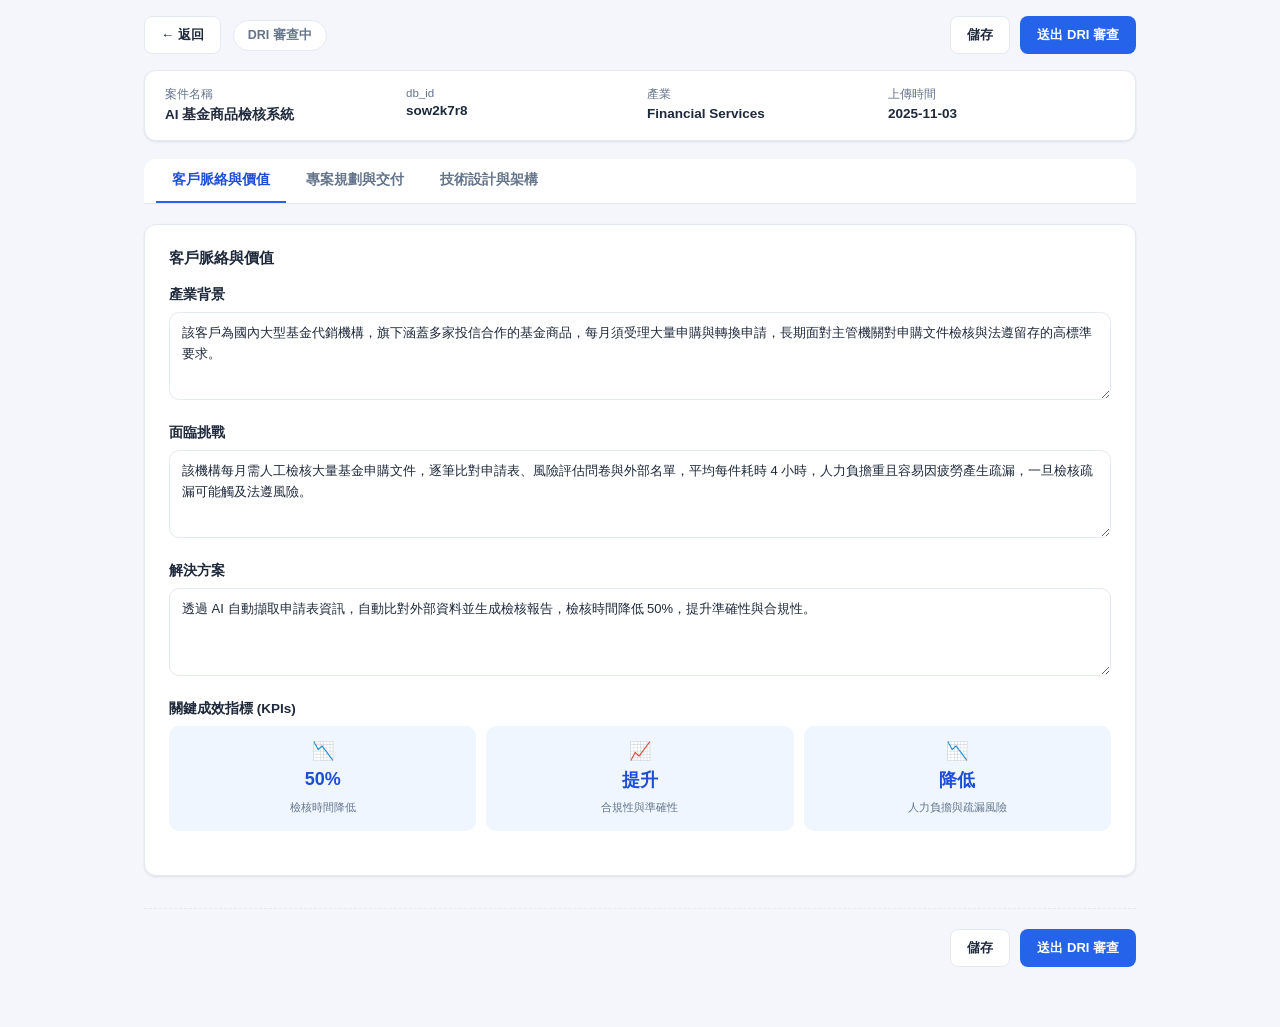
==== review-frontend/dri.html @ 9436ade6 "feat: add review frontend" ====
<!doctype html>
<html lang="zh-Hant">
<head>
<meta charset="UTF-8" />
<meta name="viewport" content="width=device-width, initial-scale=1.0" />
<title>SOW 審查 - DRI 審查/編輯頁面</title>
<link rel="stylesheet" href="css/style.css" />
</head>
<body>
<div id="app">

  <div class="review-topbar">
    <div class="review-topbar-left">
      <button class="btn btn-ghost" id="back-btn">← 返回</button>
      <span class="status-pill" id="status-pill"></span>
    </div>
    <div class="action-bar" id="action-bar-top"></div>
  </div>

  <div class="meta-bar" id="meta-bar"><!-- rendered by app.js --></div>

  <div class="detail-tabs" id="detail-tabs"><!-- rendered by app.js --></div>

  <div class="review-content" id="review-content"><!-- rendered by app.js --></div>

  <div class="action-bar action-bar-bottom" id="action-bar-bottom"></div>

</div>

<div class="toast" id="toast"></div>

<script>window.REVIEW_MODE = 'dri';</script>
<script src="js/data.js"></script>
<script src="js/app.js"></script>
</body>
</html>
---- review-frontend/css/style.css ----
/* SOW 審查頁面樣式。獨立維護，不與 frontend/css/style.css 共用檔案，
   顏色 token 沿用同一套視覺語言以保持風格一致。 */
:root {
  --blue: #2563eb;
  --blue-dark: #1d4ed8;
  --blue-light: #eff6ff;
  --bg: #f4f6fb;
  --card-bg: #ffffff;
  --border: #e5e9f2;
  --text: #1e293b;
  --text-muted: #64748b;
  --radius: 12px;
  --shadow: 0 1px 3px rgba(16, 24, 40, 0.06), 0 1px 2px rgba(16, 24, 40, 0.04);
  --red: #b91c1c;
  --red-bg: #fef2f2;
  --red-border: #fecaca;
  --green: #15803d;
  --green-bg: #f0fdf4;
  --green-border: #bbf7d0;
}

* { box-sizing: border-box; }
html, body { margin: 0; padding: 0; }
body {
  font-family: -apple-system, "Segoe UI", "PingFang TC", "Microsoft JhengHei", sans-serif;
  background: var(--bg);
  color: var(--text);
}
.hidden { display: none !important; }
button { font-family: inherit; cursor: pointer; }
textarea, input { font-family: inherit; }

#app { max-width: 1040px; margin: 0 auto; padding: 0 24px 60px; }

.btn { border-radius: 8px; padding: 9px 16px; font-size: 13px; font-weight: 600; border: 1px solid transparent; }
.btn-ghost { background: white; border-color: var(--border); color: var(--text); }
.btn-ghost:hover { background: var(--bg); }
.btn-primary { background: var(--blue); color: white; }
.btn-primary:hover { background: var(--blue-dark); }
.btn:disabled { opacity: 0.45; cursor: not-allowed; }

/* ---------- top bar ---------- */
.review-topbar {
  display: flex; align-items: center; gap: 16px; justify-content: space-between;
  padding: 16px 0; position: sticky; top: 0; background: var(--bg); z-index: 20;
}
.review-topbar-left { display: flex; align-items: center; gap: 12px; }
.status-pill {
  background: white; border: 1px solid var(--border); border-radius: 20px; padding: 6px 14px;
  font-size: 12.5px; font-weight: 700; color: var(--text-muted);
}
.status-pill.status-manager { color: var(--blue-dark); border-color: var(--blue); background: var(--blue-light); }
.status-pill.status-returned { color: var(--red); border-color: var(--red-border); background: var(--red-bg); }
.status-pill.status-published { color: var(--green); border-color: var(--green-border); background: var(--green-bg); }
.action-bar { display: flex; gap: 10px; }
.action-bar-bottom {
  justify-content: flex-end; margin-top: 32px; padding-top: 20px; border-top: 1px dashed var(--border);
}

/* ---------- meta bar ---------- */
.meta-bar {
  background: var(--card-bg); border: 1px solid var(--border); border-radius: var(--radius);
  box-shadow: var(--shadow); padding: 16px 20px; display: grid; grid-template-columns: repeat(4, 1fr);
  gap: 14px; margin-bottom: 18px;
}
.meta-bar.meta-bar-5 { grid-template-columns: repeat(5, 1fr); }
.meta-item { display: flex; flex-direction: column; gap: 4px; }
.meta-item span { font-size: 11.5px; color: var(--text-muted); }
.meta-item strong { font-size: 13.5px; }

/* ---------- tabs ---------- */
.detail-tabs { display: flex; gap: 4px; border-bottom: 1px solid var(--border); margin-bottom: 20px; flex-wrap: wrap; background: var(--card-bg); border-radius: var(--radius) var(--radius) 0 0; padding: 0 12px; }
.tab-btn { border: none; background: transparent; padding: 12px 16px; font-size: 13.5px; font-weight: 600; color: var(--text-muted); border-bottom: 2px solid transparent; }
.tab-btn.active { color: var(--blue-dark); border-bottom-color: var(--blue); }
.tab-btn:hover { color: var(--blue-dark); }

/* ---------- section ---------- */
.review-content { background: var(--card-bg); border: 1px solid var(--border); border-radius: var(--radius); box-shadow: var(--shadow); padding: 24px; }
.section-heading { font-size: 15px; font-weight: 700; margin: 0 0 18px; }

/* DRI 編輯模式：單欄 */
.field-block { margin-bottom: 20px; }
.field-label { display: block; font-size: 13.5px; font-weight: 700; margin-bottom: 8px; }
.field-block.dirty .field-label::after { content: ' ● 尚未儲存'; color: #d97706; font-weight: 600; font-size: 11.5px; }
.field-textarea, .field-input {
  width: 100%; border: 1px solid var(--border); border-radius: 10px; padding: 10px 12px;
  font-size: 13px; color: var(--text); background: white;
}
.field-textarea { min-height: 88px; resize: vertical; line-height: 1.6; }
.field-textarea.small { min-height: 64px; }
.field-input:focus, .field-textarea:focus { outline: none; border-color: var(--blue); box-shadow: 0 0 0 2px var(--blue-light); }
.field-unit { font-size: 12px; color: var(--text-muted); margin-left: 8px; }
.field-input-row { display: flex; align-items: center; }

/* 主管審查模式：內容 + 變更記錄 兩欄 */
.field-row { display: grid; grid-template-columns: 1fr 280px; gap: 18px; margin-bottom: 20px; align-items: start; }
.field-row .section-card { margin: 0; }
.changelog-card { background: var(--bg); border: 1px solid var(--border); border-radius: 10px; padding: 12px 14px; font-size: 12px; }
.changelog-title { font-weight: 700; margin-bottom: 6px; }
.changelog-time { color: var(--text-muted); margin-bottom: 8px; font-size: 11.5px; }
.diff-before, .diff-after { border-radius: 8px; padding: 8px 10px; margin-bottom: 6px; line-height: 1.5; }
.diff-before { background: var(--red-bg); border: 1px solid var(--red-border); color: var(--red); }
.diff-after { background: var(--green-bg); border: 1px solid var(--green-border); color: var(--green); margin-bottom: 0; }
.diff-label { display: block; font-weight: 700; font-size: 10.5px; margin-bottom: 2px; opacity: 0.85; }
.diff-none { color: var(--text-muted); font-style: italic; }

.section-card { background: var(--bg); border: 1px solid var(--border); border-radius: 10px; padding: 14px; }
.section-card p { font-size: 13px; line-height: 1.6; margin: 0; color: var(--text); white-space: pre-wrap; }

/* ---------- KPI ---------- */
.kpi-row { display: grid; grid-template-columns: repeat(3, 1fr); gap: 10px; }
.kpi-card { background: var(--blue-light); border-radius: 10px; padding: 14px; text-align: center; }
.kpi-icon { font-size: 18px; }
.kpi-value { font-size: 18px; font-weight: 800; color: var(--blue-dark); margin: 4px 0; }
.kpi-label { font-size: 11px; color: var(--text-muted); }
.kpi-value-input, .kpi-label-input {
  width: 100%; text-align: center; border: 1px solid transparent; background: transparent; border-radius: 6px;
  font-family: inherit;
}
.kpi-value-input { font-size: 18px; font-weight: 800; color: var(--blue-dark); margin: 4px 0; padding: 2px 4px; }
.kpi-label-input { font-size: 11px; color: var(--text-muted); padding: 2px 4px; }
.kpi-value-input:focus, .kpi-label-input:focus { outline: none; border-color: var(--blue); background: white; }
.kpi-changelog-item { margin-bottom: 10px; }
.kpi-changelog-item:last-child { margin-bottom: 0; }
.kpi-changelog-item .diff-label-inline { font-weight: 700; font-size: 11px; margin-bottom: 4px; }

/* ---------- chip / tag ---------- */
.chip-row { display: flex; gap: 8px; flex-wrap: wrap; }
.tag { font-size: 11px; font-weight: 700; padding: 3px 8px; border-radius: 6px; background: var(--card-bg); border: 1.5px solid; }
.tag-purple { color: #7c3aed; border-color: #7c3aed; }
.tag-blue { color: #2563eb; border-color: #2563eb; }
.tag-gray { color: #64748b; border-color: #cbd5e1; }

/* ---------- toast ---------- */
.toast {
  position: fixed; bottom: 24px; right: 28px; background: #1e293b; color: white; padding: 11px 18px;
  border-radius: 8px; font-size: 13px; box-shadow: var(--shadow); z-index: 100; opacity: 0; transform: translateY(8px);
  transition: opacity 0.2s, transform 0.2s;
}
.toast.show { opacity: 1; transform: translateY(0); }

@media (max-width: 860px) {
  .meta-bar, .meta-bar.meta-bar-5 { grid-template-columns: repeat(2, 1fr); }
  .field-row { grid-template-columns: 1fr; }
  .kpi-row { grid-template-columns: 1fr; }
}
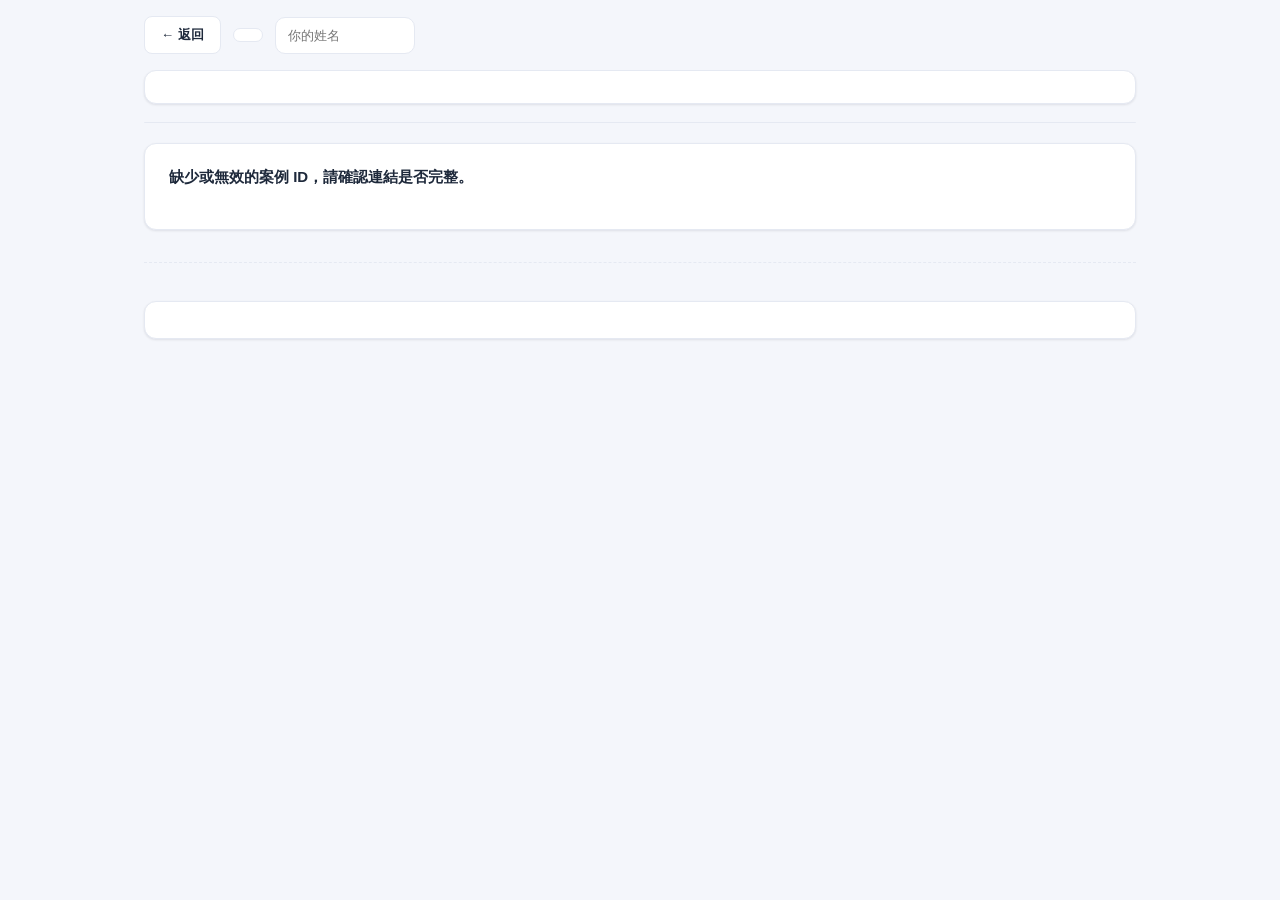
==== commit 30b41e9d: "review fronted 資料庫串接" ====
--- a/review-frontend/dri.html
+++ b/review-frontend/dri.html
@@ -13,6 +13,7 @@
     <div class="review-topbar-left">
       <button class="btn btn-ghost" id="back-btn">← 返回</button>
       <span class="status-pill" id="status-pill"></span>
+      <input class="field-input" id="reviewer-name" placeholder="你的姓名" />
     </div>
     <div class="action-bar" id="action-bar-top"></div>
   </div>
@@ -25,6 +26,8 @@
 
   <div class="action-bar action-bar-bottom" id="action-bar-bottom"></div>
 
+  <div class="comment-panel" id="comment-panel"><!-- rendered by app.js --></div>
+
 </div>
 
 <div class="toast" id="toast"></div>
--- a/review-frontend/css/style.css
+++ b/review-frontend/css/style.css
@@ -131,6 +131,16 @@
 .tag-blue { color: #2563eb; border-color: #2563eb; }
 .tag-gray { color: #64748b; border-color: #cbd5e1; }
 
+/* ---------- reviewer name / comments ---------- */
+#reviewer-name { width: 140px; }
+.comment-panel {
+  background: var(--card-bg); border: 1px solid var(--border); border-radius: var(--radius);
+  box-shadow: var(--shadow); padding: 18px 20px; margin-top: 18px;
+}
+.comment-panel-title { font-weight: 700; font-size: 13.5px; margin-bottom: 10px; }
+.comment-item { padding: 10px 0; border-top: 1px dashed var(--border); }
+.comment-item:first-of-type { border-top: none; padding-top: 0; }
+
 /* ---------- toast ---------- */
 .toast {
   position: fixed; bottom: 24px; right: 28px; background: #1e293b; color: white; padding: 11px 18px;
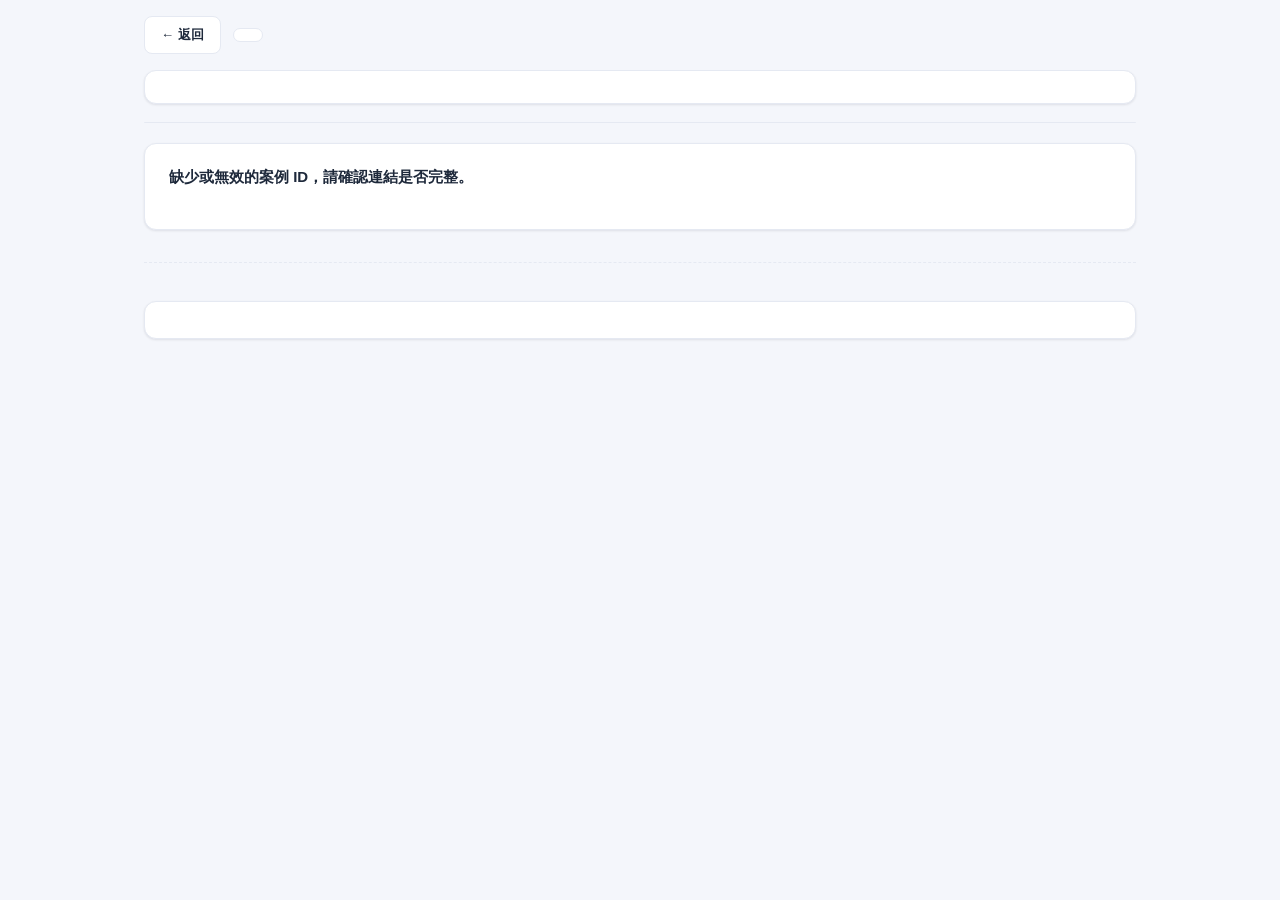
==== commit 7eeb194d: "remove name input in reviewfronted" ====
--- a/review-frontend/dri.html
+++ b/review-frontend/dri.html
@@ -13,7 +13,6 @@
     <div class="review-topbar-left">
       <button class="btn btn-ghost" id="back-btn">← 返回</button>
       <span class="status-pill" id="status-pill"></span>
-      <input class="field-input" id="reviewer-name" placeholder="你的姓名" />
     </div>
     <div class="action-bar" id="action-bar-top"></div>
   </div>
--- a/review-frontend/css/style.css
+++ b/review-frontend/css/style.css
@@ -82,6 +82,7 @@
 .field-block { margin-bottom: 20px; }
 .field-label { display: block; font-size: 13.5px; font-weight: 700; margin-bottom: 8px; }
 .field-block.dirty .field-label::after { content: ' ● 尚未儲存'; color: #d97706; font-weight: 600; font-size: 11.5px; }
+.field-hint { font-weight: 400; color: var(--text-muted); font-size: 11px; }
 .field-textarea, .field-input {
   width: 100%; border: 1px solid var(--border); border-radius: 10px; padding: 10px 12px;
   font-size: 13px; color: var(--text); background: white;
@@ -131,8 +132,7 @@
 .tag-blue { color: #2563eb; border-color: #2563eb; }
 .tag-gray { color: #64748b; border-color: #cbd5e1; }
 
-/* ---------- reviewer name / comments ---------- */
-#reviewer-name { width: 140px; }
+/* ---------- comments ---------- */
 .comment-panel {
   background: var(--card-bg); border: 1px solid var(--border); border-radius: var(--radius);
   box-shadow: var(--shadow); padding: 18px 20px; margin-top: 18px;
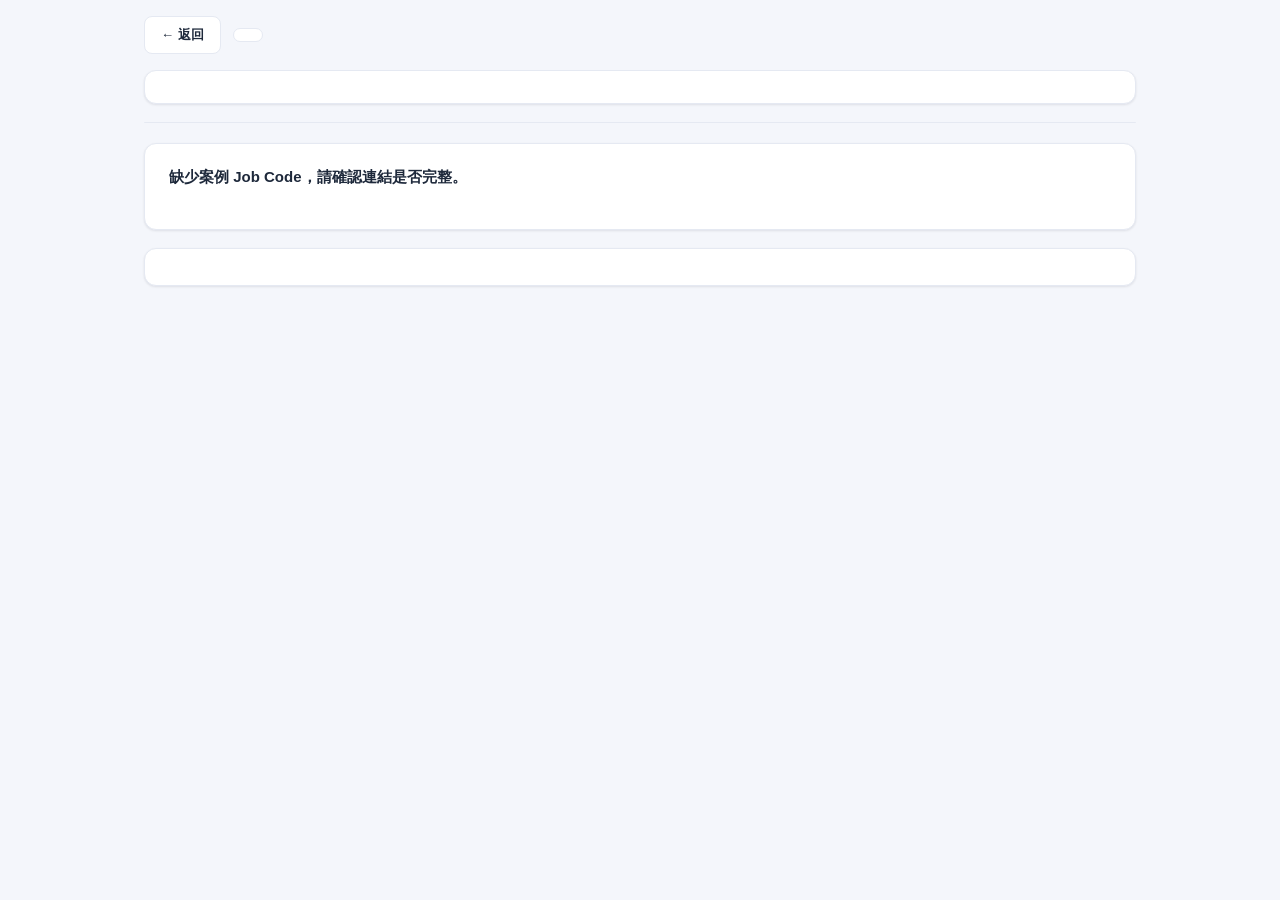
==== commit 22300798: "revise dri UI" ====
--- a/review-frontend/dri.html
+++ b/review-frontend/dri.html
@@ -23,8 +23,6 @@
 
   <div class="review-content" id="review-content"><!-- rendered by app.js --></div>
 
-  <div class="action-bar action-bar-bottom" id="action-bar-bottom"></div>
-
   <div class="comment-panel" id="comment-panel"><!-- rendered by app.js --></div>
 
 </div>
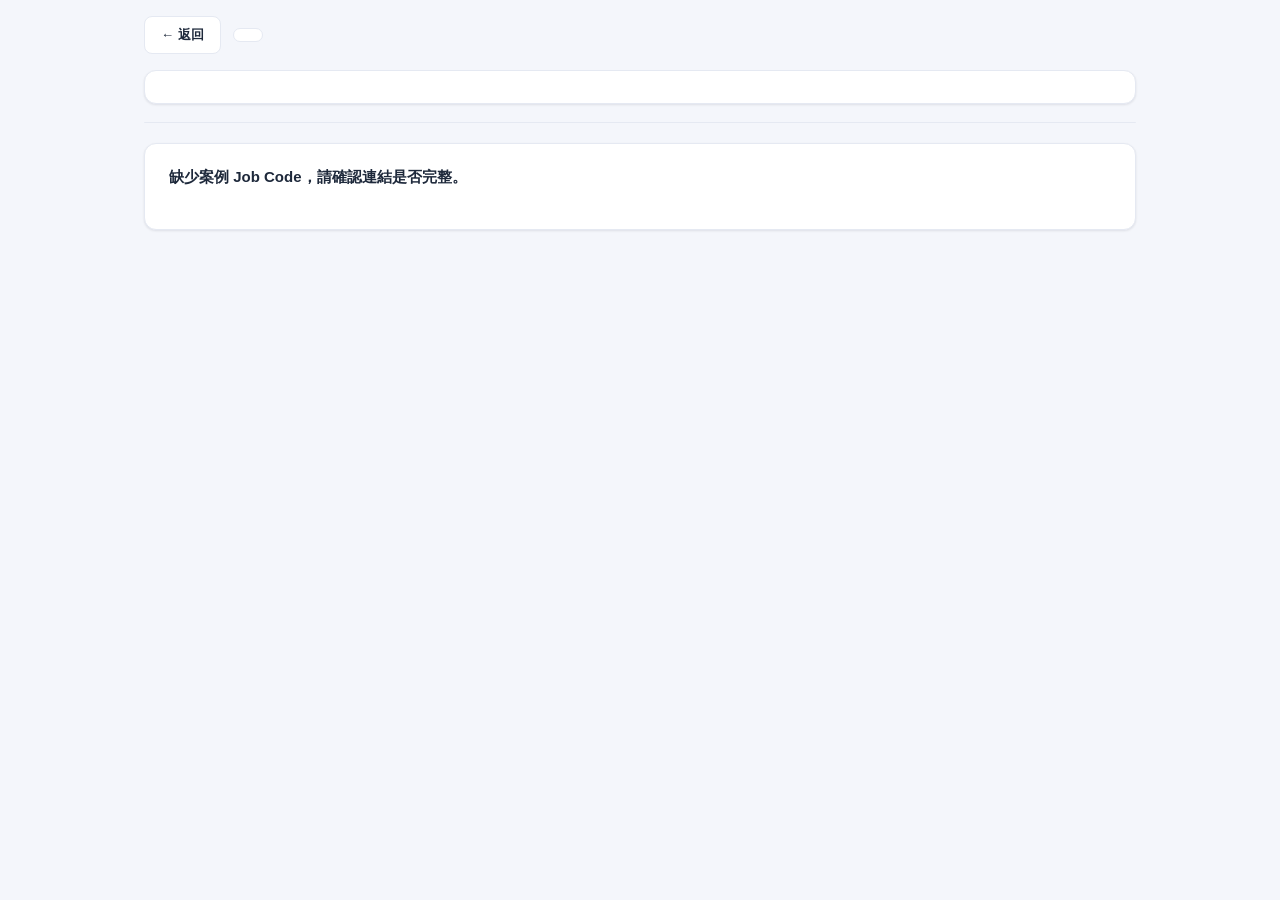
==== commit 91c4f7e8: "remove fronted "comment" block" ====
--- a/review-frontend/dri.html
+++ b/review-frontend/dri.html
@@ -23,8 +23,6 @@
 
   <div class="review-content" id="review-content"><!-- rendered by app.js --></div>
 
-  <div class="comment-panel" id="comment-panel"><!-- rendered by app.js --></div>
-
 </div>
 
 <div class="toast" id="toast"></div>
--- a/review-frontend/css/style.css
+++ b/review-frontend/css/style.css
@@ -89,6 +89,7 @@
 }
 .field-textarea { min-height: 88px; resize: vertical; line-height: 1.6; }
 .field-textarea.small { min-height: 64px; }
+.field-textarea.autosize { resize: none; overflow: hidden; }
 .field-input:focus, .field-textarea:focus { outline: none; border-color: var(--blue); box-shadow: 0 0 0 2px var(--blue-light); }
 .field-unit { font-size: 12px; color: var(--text-muted); margin-left: 8px; }
 .field-input-row { display: flex; align-items: center; }
@@ -132,15 +133,6 @@
 .tag-blue { color: #2563eb; border-color: #2563eb; }
 .tag-gray { color: #64748b; border-color: #cbd5e1; }
 
-/* ---------- comments ---------- */
-.comment-panel {
-  background: var(--card-bg); border: 1px solid var(--border); border-radius: var(--radius);
-  box-shadow: var(--shadow); padding: 18px 20px; margin-top: 18px;
-}
-.comment-panel-title { font-weight: 700; font-size: 13.5px; margin-bottom: 10px; }
-.comment-item { padding: 10px 0; border-top: 1px dashed var(--border); }
-.comment-item:first-of-type { border-top: none; padding-top: 0; }
-
 /* ---------- toast ---------- */
 .toast {
   position: fixed; bottom: 24px; right: 28px; background: #1e293b; color: white; padding: 11px 18px;
